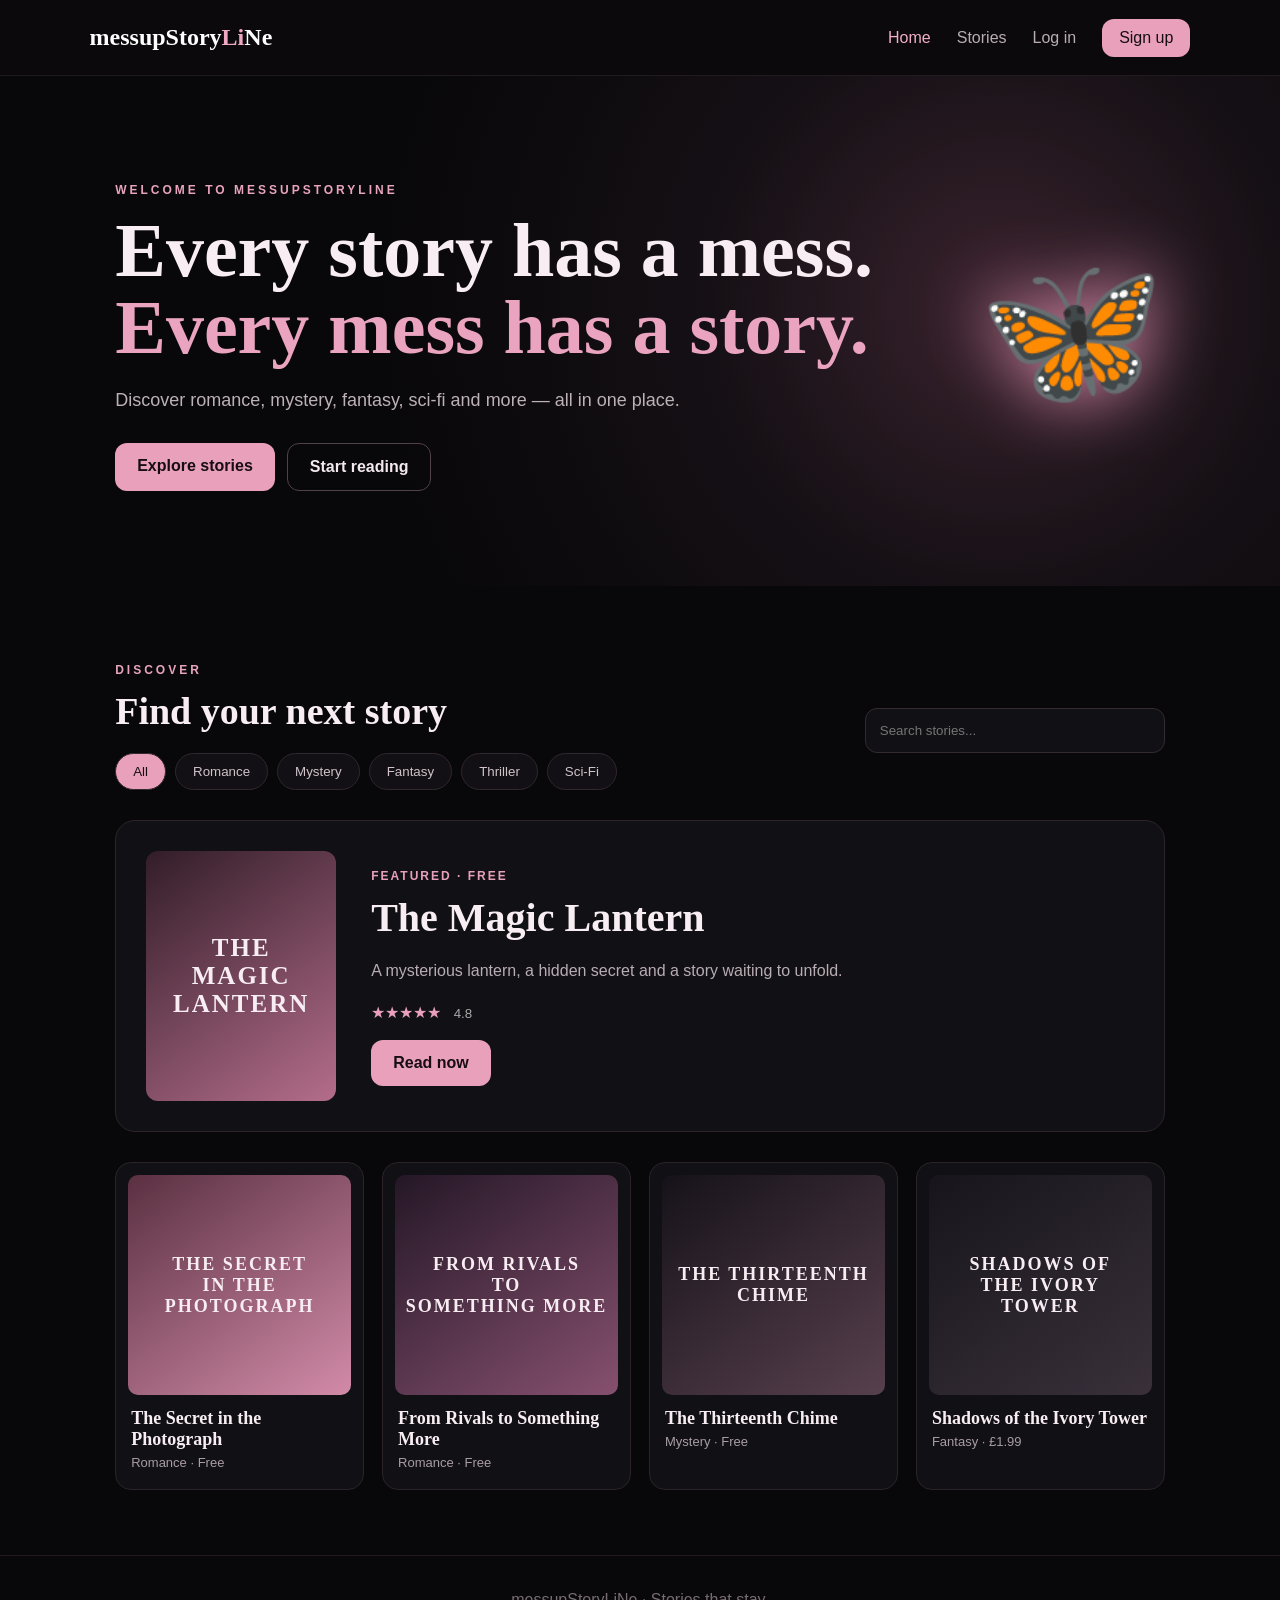
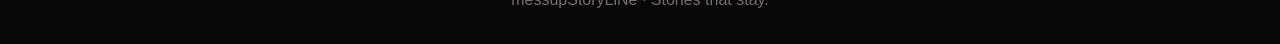
==== index.html @ d38182c1 "Add files via upload" ====
<!DOCTYPE html>
<html lang="en">
<head>
  <meta charset="UTF-8">
  <meta name="viewport" content="width=device-width, initial-scale=1.0">
  <title>messupStoryLiNe</title>
  <link rel="stylesheet" href="styles.css">
</head>
<body>
  <header class="nav">
    <a class="logo" href="#">messupStory<span>Li</span>Ne</a>
    <nav>
      <a class="active" href="#">Home</a>
      <a href="#stories">Stories</a>
      <a href="#login">Log in</a>
      <a class="signup" href="#signup">Sign up</a>
    </nav>
  </header>

  <main>
    <section class="hero">
      <div>
        <p class="eyebrow">WELCOME TO MESSUPSTORYLINE</p>
        <h1>Every story has a mess.<br><em>Every mess has a story.</em></h1>
        <p class="intro">Discover romance, mystery, fantasy, sci-fi and more — all in one place.</p>
        <div class="actions">
          <a class="button primary" href="#stories">Explore stories</a>
          <a class="button secondary" href="#stories">Start reading</a>
        </div>
      </div>
      <div class="butterfly">🦋</div>
    </section>

    <section class="discover" id="stories">
      <div class="section-title">
        <div>
          <p class="eyebrow">DISCOVER</p>
          <h2>Find your next story</h2>
        </div>
        <input id="search" type="search" placeholder="Search stories...">
      </div>

      <div class="chips">
        <button class="chip selected">All</button>
        <button class="chip">Romance</button>
        <button class="chip">Mystery</button>
        <button class="chip">Fantasy</button>
        <button class="chip">Thriller</button>
        <button class="chip">Sci-Fi</button>
      </div>

      <div class="featured">
        <div class="cover">THE<br>MAGIC<br>LANTERN</div>
        <div class="feature-copy">
          <span class="tag">FEATURED · FREE</span>
          <h2>The Magic Lantern</h2>
          <p>A mysterious lantern, a hidden secret and a story waiting to unfold.</p>
          <div class="rating">★★★★★ <small>4.8</small></div>
          <a class="button primary" href="#">Read now</a>
        </div>
      </div>

      <div class="cards">
        <article class="card"><div class="mini-cover rose">THE SECRET<br>IN THE<br>PHOTOGRAPH</div><h3>The Secret in the Photograph</h3><p>Romance · Free</p></article>
        <article class="card"><div class="mini-cover plum">FROM RIVALS<br>TO<br>SOMETHING MORE</div><h3>From Rivals to Something More</h3><p>Romance · Free</p></article>
        <article class="card"><div class="mini-cover dark">THE THIRTEENTH<br>CHIME</div><h3>The Thirteenth Chime</h3><p>Mystery · Free</p></article>
        <article class="card"><div class="mini-cover ink">SHADOWS OF<br>THE IVORY<br>TOWER</div><h3>Shadows of the Ivory Tower</h3><p>Fantasy · £1.99</p></article>
      </div>
    </section>
  </main>

  <footer>messupStoryLiNe · Stories that stay.</footer>
  <script src="script.js"></script>
</body>
</html>
---- styles.css ----
*{box-sizing:border-box}body{margin:0;background:#080709;color:#f7edf2;font-family:Arial,sans-serif}.nav{height:76px;padding:0 7%;display:flex;align-items:center;justify-content:space-between;border-bottom:1px solid #211b20;background:#0b090b}.logo{font-family:Georgia,serif;font-size:24px;font-weight:700;color:#fff;text-decoration:none}.logo span{color:#f0a7c1}.nav nav{display:flex;gap:26px;align-items:center}.nav nav a{color:#b9adb4;text-decoration:none}.nav nav .active{color:#f3aec7}.signup,.button{border-radius:12px;text-decoration:none}.signup{padding:10px 17px;background:#e9a0bb;color:#160d12!important}.hero{min-height:510px;padding:80px 9%;display:flex;align-items:center;justify-content:space-between;background:radial-gradient(circle at 78% 45%,#39222d 0,#151015 28%,#080709 60%)}.eyebrow{letter-spacing:3px;color:#e8a4bf;font-size:12px;font-weight:bold}.hero h1{font:700 clamp(42px,6vw,76px)/1.02 Georgia,serif;margin:15px 0}.hero h1 em{color:#eaa4bf;font-style:normal}.intro{max-width:570px;color:#bdb1b8;font-size:18px;line-height:1.7}.actions{display:flex;gap:12px;margin-top:28px}.button{display:inline-block;padding:14px 22px;font-weight:bold}.primary{background:#e9a0bb;color:#170d12}.secondary{border:1px solid #51414a;color:#f4e9ee}.butterfly{font-size:150px;filter:drop-shadow(0 0 35px #d88ba9)}section.discover{padding:65px 9%}.section-title{display:flex;justify-content:space-between;align-items:end;gap:20px}.section-title h2{font:700 38px Georgia,serif;margin:5px 0 20px}.section-title input{width:300px;background:#111014;border:1px solid #342a31;border-radius:12px;padding:14px;color:#fff}.chips{display:flex;gap:9px;flex-wrap:wrap;margin-bottom:30px}.chip{background:#121014;color:#cfc3c9;border:1px solid #31272e;border-radius:30px;padding:10px 17px}.chip.selected{background:#e9a0bb;color:#170d12}.featured{display:flex;gap:35px;align-items:center;padding:30px;background:#111014;border:1px solid #2d242b;border-radius:20px}.cover,.mini-cover{background:linear-gradient(145deg,#321d28,#b46d8b);display:flex;align-items:center;justify-content:center;text-align:center;font:700 25px Georgia,serif;letter-spacing:2px}.cover{width:190px;height:250px;border-radius:12px}.feature-copy{max-width:650px}.tag{color:#e9a0bb;font-size:12px;font-weight:bold;letter-spacing:2px}.feature-copy h2{font:700 40px Georgia,serif;margin:10px 0}.feature-copy p{color:#b9adb4;line-height:1.7}.rating{color:#e9a0bb;margin:18px 0}.rating small{color:#aaa;margin-left:8px}.cards{display:grid;grid-template-columns:repeat(4,1fr);gap:18px;margin-top:30px}.card{background:#111014;border:1px solid #2b2329;border-radius:16px;padding:12px}.mini-cover{height:220px;border-radius:10px;font-size:18px}.rose{background:linear-gradient(145deg,#5a3041,#d28ba8)}.plum{background:linear-gradient(145deg,#241726,#86506f)}.dark{background:linear-gradient(145deg,#161219,#57404d)}.ink{background:linear-gradient(145deg,#17151b,#39303a)}.card h3{font:700 18px Georgia,serif;margin:13px 3px 5px}.card p{margin:0 3px 7px;color:#a99da4;font-size:13px}footer{text-align:center;padding:35px;color:#776c73;border-top:1px solid #211b20}@media(max-width:800px){.nav{padding:0 5%;height:65px}.nav nav a:not(.signup){display:none}.hero{padding:55px 7%;min-height:560px}.butterfly{font-size:80px}.section-title{align-items:stretch;flex-direction:column}.section-title input{width:100%}.featured{flex-direction:column;align-items:flex-start}.cards{grid-template-columns:repeat(2,1fr)}.cover{width:150px;height:205px}}
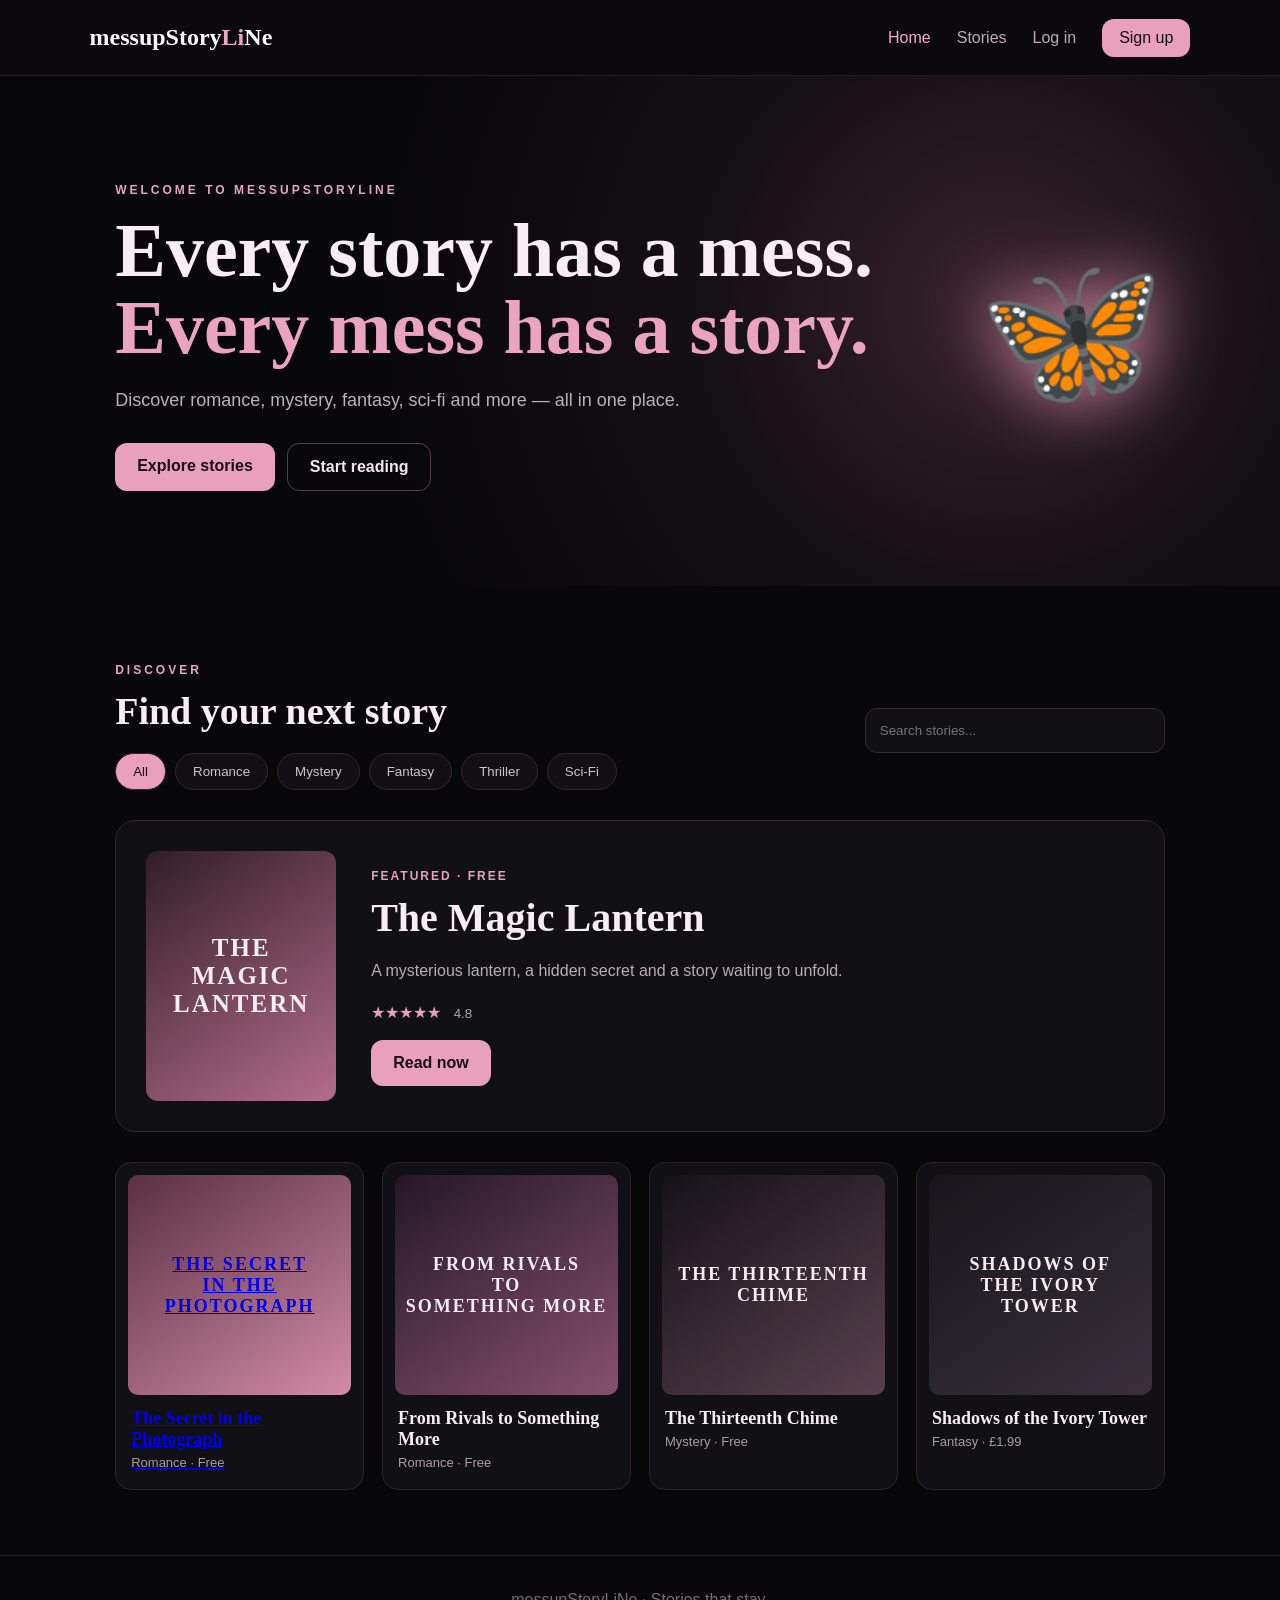
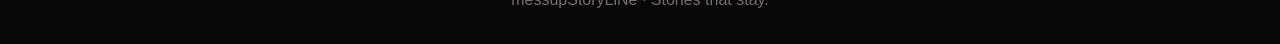
==== commit ae39f3bb: "Convert article to link for 'The Secret in the Photograph'" ====
--- a/index.html
+++ b/index.html
@@ -61,7 +61,11 @@
       </div>
 
       <div class="cards">
-        <article class="card"><div class="mini-cover rose">THE SECRET<br>IN THE<br>PHOTOGRAPH</div><h3>The Secret in the Photograph</h3><p>Romance · Free</p></article>
+        <a href="stories/the-secret-in-the-photograph.html" class="card">
+  <div class="mini-cover rose">THE SECRET<br>IN THE<br>PHOTOGRAPH</div>
+  <h3>The Secret in the Photograph</h3>
+  <p>Romance · Free</p>
+        </a>
         <article class="card"><div class="mini-cover plum">FROM RIVALS<br>TO<br>SOMETHING MORE</div><h3>From Rivals to Something More</h3><p>Romance · Free</p></article>
         <article class="card"><div class="mini-cover dark">THE THIRTEENTH<br>CHIME</div><h3>The Thirteenth Chime</h3><p>Mystery · Free</p></article>
         <article class="card"><div class="mini-cover ink">SHADOWS OF<br>THE IVORY<br>TOWER</div><h3>Shadows of the Ivory Tower</h3><p>Fantasy · £1.99</p></article>
